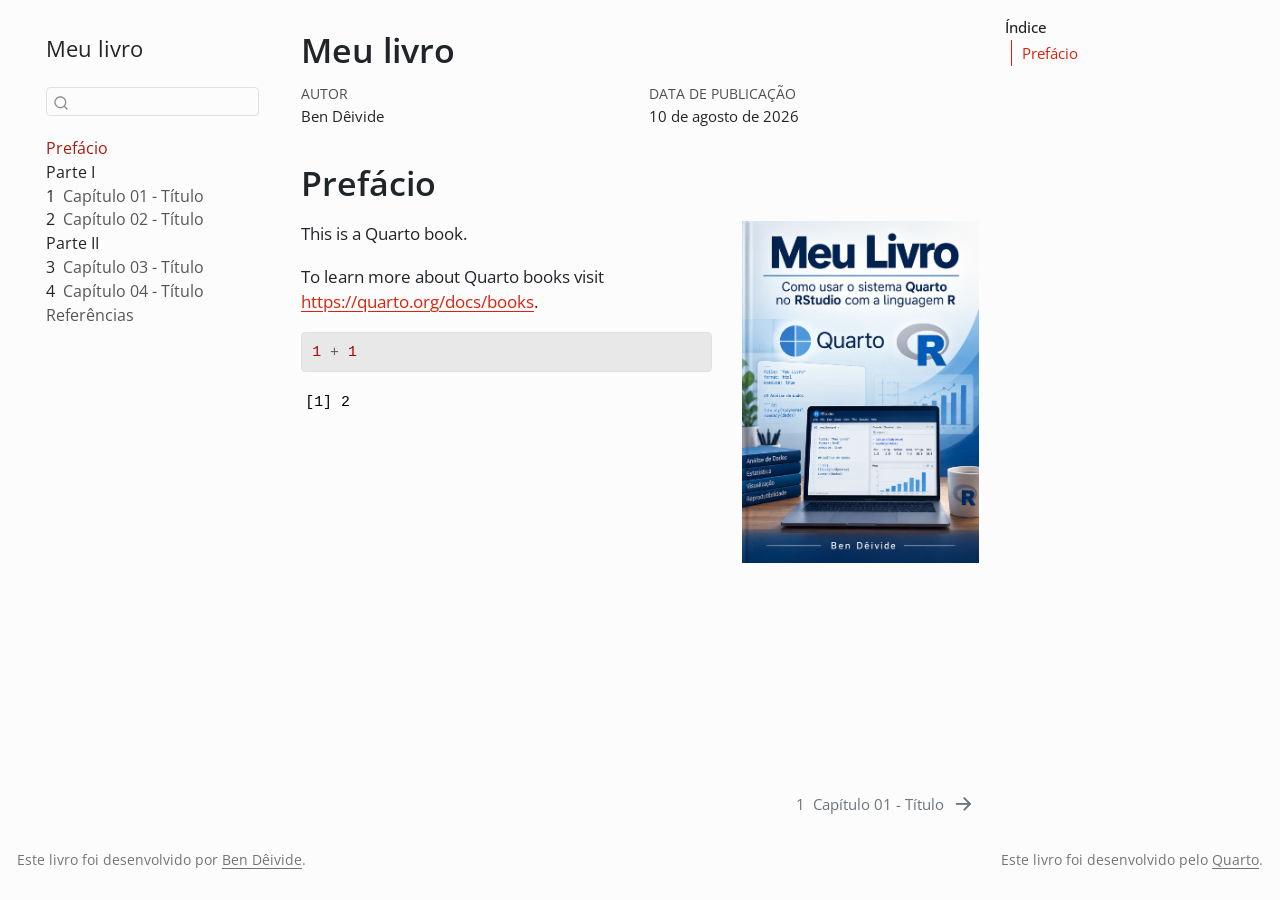
==== docs/index.html @ 51a09fcd "Initial commit" ====
<!DOCTYPE html>
<html xmlns="http://www.w3.org/1999/xhtml" lang="pt-BR" xml:lang="pt-BR"><head>

<meta charset="utf-8">
<meta name="generator" content="quarto-1.5.56">

<meta name="viewport" content="width=device-width, initial-scale=1.0, user-scalable=yes">

<meta name="author" content="Ben Dêivide">

<title>Meu livro</title>
<style>
code{white-space: pre-wrap;}
span.smallcaps{font-variant: small-caps;}
div.columns{display: flex; gap: min(4vw, 1.5em);}
div.column{flex: auto; overflow-x: auto;}
div.hanging-indent{margin-left: 1.5em; text-indent: -1.5em;}
ul.task-list{list-style: none;}
ul.task-list li input[type="checkbox"] {
  width: 0.8em;
  margin: 0 0.8em 0.2em -1em; /* quarto-specific, see https://github.com/quarto-dev/quarto-cli/issues/4556 */ 
  vertical-align: middle;
}
/* CSS for syntax highlighting */
pre > code.sourceCode { white-space: pre; position: relative; }
pre > code.sourceCode > span { line-height: 1.25; }
pre > code.sourceCode > span:empty { height: 1.2em; }
.sourceCode { overflow: visible; }
code.sourceCode > span { color: inherit; text-decoration: inherit; }
div.sourceCode { margin: 1em 0; }
pre.sourceCode { margin: 0; }
@media screen {
div.sourceCode { overflow: auto; }
}
@media print {
pre > code.sourceCode { white-space: pre-wrap; }
pre > code.sourceCode > span { display: inline-block; text-indent: -5em; padding-left: 5em; }
}
pre.numberSource code
  { counter-reset: source-line 0; }
pre.numberSource code > span
  { position: relative; left: -4em; counter-increment: source-line; }
pre.numberSource code > span > a:first-child::before
  { content: counter(source-line);
    position: relative; left: -1em; text-align: right; vertical-align: baseline;
    border: none; display: inline-block;
    -webkit-touch-callout: none; -webkit-user-select: none;
    -khtml-user-select: none; -moz-user-select: none;
    -ms-user-select: none; user-select: none;
    padding: 0 4px; width: 4em;
  }
pre.numberSource { margin-left: 3em;  padding-left: 4px; }
div.sourceCode
  {   }
@media screen {
pre > code.sourceCode > span > a:first-child::before { text-decoration: underline; }
}
</style>


<script src="site_libs/quarto-nav/quarto-nav.js"></script>
<script src="site_libs/quarto-nav/headroom.min.js"></script>
<script src="site_libs/clipboard/clipboard.min.js"></script>
<script src="site_libs/quarto-search/autocomplete.umd.js"></script>
<script src="site_libs/quarto-search/fuse.min.js"></script>
<script src="site_libs/quarto-search/quarto-search.js"></script>
<meta name="quarto:offset" content="./">
<link href="./cap01.html" rel="next">
<link href="./hardcover.png" rel="icon" type="image/png">
<script src="site_libs/quarto-html/quarto.js"></script>
<script src="site_libs/quarto-html/popper.min.js"></script>
<script src="site_libs/quarto-html/tippy.umd.min.js"></script>
<script src="site_libs/quarto-html/anchor.min.js"></script>
<link href="site_libs/quarto-html/tippy.css" rel="stylesheet">
<link href="site_libs/quarto-html/quarto-syntax-highlighting.css" rel="stylesheet" id="quarto-text-highlighting-styles">
<script src="site_libs/bootstrap/bootstrap.min.js"></script>
<link href="site_libs/bootstrap/bootstrap-icons.css" rel="stylesheet">
<link href="site_libs/bootstrap/bootstrap.min.css" rel="stylesheet" id="quarto-bootstrap" data-mode="light">
<script id="quarto-search-options" type="application/json">{
  "location": "sidebar",
  "copy-button": false,
  "collapse-after": 3,
  "panel-placement": "start",
  "type": "textbox",
  "limit": 50,
  "keyboard-shortcut": [
    "f",
    "/",
    "s"
  ],
  "show-item-context": false,
  "language": {
    "search-no-results-text": "Nenhum resultado",
    "search-matching-documents-text": "documentos correspondentes",
    "search-copy-link-title": "Copiar link para a busca",
    "search-hide-matches-text": "Esconder correspondências adicionais",
    "search-more-match-text": "mais correspondência neste documento",
    "search-more-matches-text": "mais correspondências neste documento",
    "search-clear-button-title": "Limpar",
    "search-text-placeholder": "",
    "search-detached-cancel-button-title": "Cancelar",
    "search-submit-button-title": "Enviar",
    "search-label": "Procurar"
  }
}</script>


</head>

<body class="nav-sidebar floating">

<div id="quarto-search-results"></div>
  <header id="quarto-header" class="headroom fixed-top">
  <nav class="quarto-secondary-nav">
    <div class="container-fluid d-flex">
      <button type="button" class="quarto-btn-toggle btn" data-bs-toggle="collapse" role="button" data-bs-target=".quarto-sidebar-collapse-item" aria-controls="quarto-sidebar" aria-expanded="false" aria-label="Alternar barra lateral" onclick="if (window.quartoToggleHeadroom) { window.quartoToggleHeadroom(); }">
        <i class="bi bi-layout-text-sidebar-reverse"></i>
      </button>
        <nav class="quarto-page-breadcrumbs" aria-label="breadcrumb"><ol class="breadcrumb"><li class="breadcrumb-item"><a href="./index.html">Prefácio</a></li></ol></nav>
        <a class="flex-grow-1" role="navigation" data-bs-toggle="collapse" data-bs-target=".quarto-sidebar-collapse-item" aria-controls="quarto-sidebar" aria-expanded="false" aria-label="Alternar barra lateral" onclick="if (window.quartoToggleHeadroom) { window.quartoToggleHeadroom(); }">      
        </a>
      <button type="button" class="btn quarto-search-button" aria-label="Procurar" onclick="window.quartoOpenSearch();">
        <i class="bi bi-search"></i>
      </button>
    </div>
  </nav>
</header>
<!-- content -->
<div id="quarto-content" class="quarto-container page-columns page-rows-contents page-layout-article">
<!-- sidebar -->
  <nav id="quarto-sidebar" class="sidebar collapse collapse-horizontal quarto-sidebar-collapse-item sidebar-navigation floating overflow-auto">
    <div class="pt-lg-2 mt-2 text-left sidebar-header">
    <div class="sidebar-title mb-0 py-0">
      <a href="./">Meu livro</a> 
    </div>
      </div>
        <div class="mt-2 flex-shrink-0 align-items-center">
        <div class="sidebar-search">
        <div id="quarto-search" class="" title="Procurar"></div>
        </div>
        </div>
    <div class="sidebar-menu-container"> 
    <ul class="list-unstyled mt-1">
        <li class="sidebar-item">
  <div class="sidebar-item-container"> 
  <a href="./index.html" class="sidebar-item-text sidebar-link active">
 <span class="menu-text">Prefácio</span></a>
  </div>
</li>
        <li class="sidebar-item sidebar-item-section">
      <span class="sidebar-item-text sidebar-link text-start">
 <span class="menu-text">Parte I</span></span>
  </li>
        <li class="sidebar-item">
  <div class="sidebar-item-container"> 
  <a href="./cap01.html" class="sidebar-item-text sidebar-link">
 <span class="menu-text"><span class="chapter-number">1</span>&nbsp; <span class="chapter-title">Capítulo 01 - Título</span></span></a>
  </div>
</li>
        <li class="sidebar-item">
  <div class="sidebar-item-container"> 
  <a href="./cap02.html" class="sidebar-item-text sidebar-link">
 <span class="menu-text"><span class="chapter-number">2</span>&nbsp; <span class="chapter-title">Capítulo 02 - Título</span></span></a>
  </div>
</li>
        <li class="sidebar-item sidebar-item-section">
      <span class="sidebar-item-text sidebar-link text-start">
 <span class="menu-text">Parte II</span></span>
  </li>
        <li class="sidebar-item">
  <div class="sidebar-item-container"> 
  <a href="./cap03.html" class="sidebar-item-text sidebar-link">
 <span class="menu-text"><span class="chapter-number">3</span>&nbsp; <span class="chapter-title">Capítulo 03 - Título</span></span></a>
  </div>
</li>
        <li class="sidebar-item">
  <div class="sidebar-item-container"> 
  <a href="./cap04.html" class="sidebar-item-text sidebar-link">
 <span class="menu-text"><span class="chapter-number">4</span>&nbsp; <span class="chapter-title">Capítulo 04 - Título</span></span></a>
  </div>
</li>
        <li class="sidebar-item">
  <div class="sidebar-item-container"> 
  <a href="./references.html" class="sidebar-item-text sidebar-link">
 <span class="menu-text">Referências</span></a>
  </div>
</li>
    </ul>
    </div>
</nav>
<div id="quarto-sidebar-glass" class="quarto-sidebar-collapse-item" data-bs-toggle="collapse" data-bs-target=".quarto-sidebar-collapse-item"></div>
<!-- margin-sidebar -->
    <div id="quarto-margin-sidebar" class="sidebar margin-sidebar">
        <nav id="TOC" role="doc-toc" class="toc-active">
    <h2 id="toc-title">Índice</h2>
   
  <ul>
  <li><a href="#prefácio" id="toc-prefácio" class="nav-link active" data-scroll-target="#prefácio">Prefácio</a></li>
  </ul>
</nav>
    </div>
<!-- main -->
<main class="content" id="quarto-document-content">

<header id="title-block-header" class="quarto-title-block default">
<div class="quarto-title">
<h1 class="title">Meu livro</h1>
</div>



<div class="quarto-title-meta">

    <div>
    <div class="quarto-title-meta-heading">Autor</div>
    <div class="quarto-title-meta-contents">
             <p>Ben Dêivide </p>
          </div>
  </div>
    
    <div>
    <div class="quarto-title-meta-heading">Data de Publicação</div>
    <div class="quarto-title-meta-contents">
      <p class="date">10 de agosto de 2026</p>
    </div>
  </div>
  
    
  </div>
  


</header>



<section id="prefácio" class="level1 unnumbered">
<h1 class="unnumbered">Prefácio</h1><p><img src="hardcover.png" title="Meu livro" class="quarto-cover-image img-fluid"></p>
<p>This is a Quarto book.</p>
<p>To learn more about Quarto books visit <a href="https://quarto.org/docs/books" class="uri">https://quarto.org/docs/books</a>.</p>
<div class="cell">
<div class="sourceCode cell-code" id="cb1"><pre class="sourceCode r code-with-copy"><code class="sourceCode r"><span id="cb1-1"><a href="#cb1-1" aria-hidden="true" tabindex="-1"></a><span class="dv">1</span> <span class="sc">+</span> <span class="dv">1</span></span></code><button title="Copiar para a área de transferência" class="code-copy-button"><i class="bi"></i></button></pre></div>
<div class="cell-output cell-output-stdout">
<pre><code>[1] 2</code></pre>
</div>
</div>


</section>

</main> <!-- /main -->
<script id="quarto-html-after-body" type="application/javascript">
window.document.addEventListener("DOMContentLoaded", function (event) {
  const toggleBodyColorMode = (bsSheetEl) => {
    const mode = bsSheetEl.getAttribute("data-mode");
    const bodyEl = window.document.querySelector("body");
    if (mode === "dark") {
      bodyEl.classList.add("quarto-dark");
      bodyEl.classList.remove("quarto-light");
    } else {
      bodyEl.classList.add("quarto-light");
      bodyEl.classList.remove("quarto-dark");
    }
  }
  const toggleBodyColorPrimary = () => {
    const bsSheetEl = window.document.querySelector("link#quarto-bootstrap");
    if (bsSheetEl) {
      toggleBodyColorMode(bsSheetEl);
    }
  }
  toggleBodyColorPrimary();  
  const icon = "";
  const anchorJS = new window.AnchorJS();
  anchorJS.options = {
    placement: 'right',
    icon: icon
  };
  anchorJS.add('.anchored');
  const isCodeAnnotation = (el) => {
    for (const clz of el.classList) {
      if (clz.startsWith('code-annotation-')) {                     
        return true;
      }
    }
    return false;
  }
  const onCopySuccess = function(e) {
    // button target
    const button = e.trigger;
    // don't keep focus
    button.blur();
    // flash "checked"
    button.classList.add('code-copy-button-checked');
    var currentTitle = button.getAttribute("title");
    button.setAttribute("title", "Copiada");
    let tooltip;
    if (window.bootstrap) {
      button.setAttribute("data-bs-toggle", "tooltip");
      button.setAttribute("data-bs-placement", "left");
      button.setAttribute("data-bs-title", "Copiada");
      tooltip = new bootstrap.Tooltip(button, 
        { trigger: "manual", 
          customClass: "code-copy-button-tooltip",
          offset: [0, -8]});
      tooltip.show();    
    }
    setTimeout(function() {
      if (tooltip) {
        tooltip.hide();
        button.removeAttribute("data-bs-title");
        button.removeAttribute("data-bs-toggle");
        button.removeAttribute("data-bs-placement");
      }
      button.setAttribute("title", currentTitle);
      button.classList.remove('code-copy-button-checked');
    }, 1000);
    // clear code selection
    e.clearSelection();
  }
  const getTextToCopy = function(trigger) {
      const codeEl = trigger.previousElementSibling.cloneNode(true);
      for (const childEl of codeEl.children) {
        if (isCodeAnnotation(childEl)) {
          childEl.remove();
        }
      }
      return codeEl.innerText;
  }
  const clipboard = new window.ClipboardJS('.code-copy-button:not([data-in-quarto-modal])', {
    text: getTextToCopy
  });
  clipboard.on('success', onCopySuccess);
  if (window.document.getElementById('quarto-embedded-source-code-modal')) {
    // For code content inside modals, clipBoardJS needs to be initialized with a container option
    // TODO: Check when it could be a function (https://github.com/zenorocha/clipboard.js/issues/860)
    const clipboardModal = new window.ClipboardJS('.code-copy-button[data-in-quarto-modal]', {
      text: getTextToCopy,
      container: window.document.getElementById('quarto-embedded-source-code-modal')
    });
    clipboardModal.on('success', onCopySuccess);
  }
    var localhostRegex = new RegExp(/^(?:http|https):\/\/localhost\:?[0-9]*\//);
    var mailtoRegex = new RegExp(/^mailto:/);
      var filterRegex = new RegExp('/' + window.location.host + '/');
    var isInternal = (href) => {
        return filterRegex.test(href) || localhostRegex.test(href) || mailtoRegex.test(href);
    }
    // Inspect non-navigation links and adorn them if external
 	var links = window.document.querySelectorAll('a[href]:not(.nav-link):not(.navbar-brand):not(.toc-action):not(.sidebar-link):not(.sidebar-item-toggle):not(.pagination-link):not(.no-external):not([aria-hidden]):not(.dropdown-item):not(.quarto-navigation-tool):not(.about-link)');
    for (var i=0; i<links.length; i++) {
      const link = links[i];
      if (!isInternal(link.href)) {
        // undo the damage that might have been done by quarto-nav.js in the case of
        // links that we want to consider external
        if (link.dataset.originalHref !== undefined) {
          link.href = link.dataset.originalHref;
        }
      }
    }
  function tippyHover(el, contentFn, onTriggerFn, onUntriggerFn) {
    const config = {
      allowHTML: true,
      maxWidth: 500,
      delay: 100,
      arrow: false,
      appendTo: function(el) {
          return el.parentElement;
      },
      interactive: true,
      interactiveBorder: 10,
      theme: 'quarto',
      placement: 'bottom-start',
    };
    if (contentFn) {
      config.content = contentFn;
    }
    if (onTriggerFn) {
      config.onTrigger = onTriggerFn;
    }
    if (onUntriggerFn) {
      config.onUntrigger = onUntriggerFn;
    }
    window.tippy(el, config); 
  }
  const noterefs = window.document.querySelectorAll('a[role="doc-noteref"]');
  for (var i=0; i<noterefs.length; i++) {
    const ref = noterefs[i];
    tippyHover(ref, function() {
      // use id or data attribute instead here
      let href = ref.getAttribute('data-footnote-href') || ref.getAttribute('href');
      try { href = new URL(href).hash; } catch {}
      const id = href.replace(/^#\/?/, "");
      const note = window.document.getElementById(id);
      if (note) {
        return note.innerHTML;
      } else {
        return "";
      }
    });
  }
  const xrefs = window.document.querySelectorAll('a.quarto-xref');
  const processXRef = (id, note) => {
    // Strip column container classes
    const stripColumnClz = (el) => {
      el.classList.remove("page-full", "page-columns");
      if (el.children) {
        for (const child of el.children) {
          stripColumnClz(child);
        }
      }
    }
    stripColumnClz(note)
    if (id === null || id.startsWith('sec-')) {
      // Special case sections, only their first couple elements
      const container = document.createElement("div");
      if (note.children && note.children.length > 2) {
        container.appendChild(note.children[0].cloneNode(true));
        for (let i = 1; i < note.children.length; i++) {
          const child = note.children[i];
          if (child.tagName === "P" && child.innerText === "") {
            continue;
          } else {
            container.appendChild(child.cloneNode(true));
            break;
          }
        }
        if (window.Quarto?.typesetMath) {
          window.Quarto.typesetMath(container);
        }
        return container.innerHTML
      } else {
        if (window.Quarto?.typesetMath) {
          window.Quarto.typesetMath(note);
        }
        return note.innerHTML;
      }
    } else {
      // Remove any anchor links if they are present
      const anchorLink = note.querySelector('a.anchorjs-link');
      if (anchorLink) {
        anchorLink.remove();
      }
      if (window.Quarto?.typesetMath) {
        window.Quarto.typesetMath(note);
      }
      // TODO in 1.5, we should make sure this works without a callout special case
      if (note.classList.contains("callout")) {
        return note.outerHTML;
      } else {
        return note.innerHTML;
      }
    }
  }
  for (var i=0; i<xrefs.length; i++) {
    const xref = xrefs[i];
    tippyHover(xref, undefined, function(instance) {
      instance.disable();
      let url = xref.getAttribute('href');
      let hash = undefined; 
      if (url.startsWith('#')) {
        hash = url;
      } else {
        try { hash = new URL(url).hash; } catch {}
      }
      if (hash) {
        const id = hash.replace(/^#\/?/, "");
        const note = window.document.getElementById(id);
        if (note !== null) {
          try {
            const html = processXRef(id, note.cloneNode(true));
            instance.setContent(html);
          } finally {
            instance.enable();
            instance.show();
          }
        } else {
          // See if we can fetch this
          fetch(url.split('#')[0])
          .then(res => res.text())
          .then(html => {
            const parser = new DOMParser();
            const htmlDoc = parser.parseFromString(html, "text/html");
            const note = htmlDoc.getElementById(id);
            if (note !== null) {
              const html = processXRef(id, note);
              instance.setContent(html);
            } 
          }).finally(() => {
            instance.enable();
            instance.show();
          });
        }
      } else {
        // See if we can fetch a full url (with no hash to target)
        // This is a special case and we should probably do some content thinning / targeting
        fetch(url)
        .then(res => res.text())
        .then(html => {
          const parser = new DOMParser();
          const htmlDoc = parser.parseFromString(html, "text/html");
          const note = htmlDoc.querySelector('main.content');
          if (note !== null) {
            // This should only happen for chapter cross references
            // (since there is no id in the URL)
            // remove the first header
            if (note.children.length > 0 && note.children[0].tagName === "HEADER") {
              note.children[0].remove();
            }
            const html = processXRef(null, note);
            instance.setContent(html);
          } 
        }).finally(() => {
          instance.enable();
          instance.show();
        });
      }
    }, function(instance) {
    });
  }
      let selectedAnnoteEl;
      const selectorForAnnotation = ( cell, annotation) => {
        let cellAttr = 'data-code-cell="' + cell + '"';
        let lineAttr = 'data-code-annotation="' +  annotation + '"';
        const selector = 'span[' + cellAttr + '][' + lineAttr + ']';
        return selector;
      }
      const selectCodeLines = (annoteEl) => {
        const doc = window.document;
        const targetCell = annoteEl.getAttribute("data-target-cell");
        const targetAnnotation = annoteEl.getAttribute("data-target-annotation");
        const annoteSpan = window.document.querySelector(selectorForAnnotation(targetCell, targetAnnotation));
        const lines = annoteSpan.getAttribute("data-code-lines").split(",");
        const lineIds = lines.map((line) => {
          return targetCell + "-" + line;
        })
        let top = null;
        let height = null;
        let parent = null;
        if (lineIds.length > 0) {
            //compute the position of the single el (top and bottom and make a div)
            const el = window.document.getElementById(lineIds[0]);
            top = el.offsetTop;
            height = el.offsetHeight;
            parent = el.parentElement.parentElement;
          if (lineIds.length > 1) {
            const lastEl = window.document.getElementById(lineIds[lineIds.length - 1]);
            const bottom = lastEl.offsetTop + lastEl.offsetHeight;
            height = bottom - top;
          }
          if (top !== null && height !== null && parent !== null) {
            // cook up a div (if necessary) and position it 
            let div = window.document.getElementById("code-annotation-line-highlight");
            if (div === null) {
              div = window.document.createElement("div");
              div.setAttribute("id", "code-annotation-line-highlight");
              div.style.position = 'absolute';
              parent.appendChild(div);
            }
            div.style.top = top - 2 + "px";
            div.style.height = height + 4 + "px";
            div.style.left = 0;
            let gutterDiv = window.document.getElementById("code-annotation-line-highlight-gutter");
            if (gutterDiv === null) {
              gutterDiv = window.document.createElement("div");
              gutterDiv.setAttribute("id", "code-annotation-line-highlight-gutter");
              gutterDiv.style.position = 'absolute';
              const codeCell = window.document.getElementById(targetCell);
              const gutter = codeCell.querySelector('.code-annotation-gutter');
              gutter.appendChild(gutterDiv);
            }
            gutterDiv.style.top = top - 2 + "px";
            gutterDiv.style.height = height + 4 + "px";
          }
          selectedAnnoteEl = annoteEl;
        }
      };
      const unselectCodeLines = () => {
        const elementsIds = ["code-annotation-line-highlight", "code-annotation-line-highlight-gutter"];
        elementsIds.forEach((elId) => {
          const div = window.document.getElementById(elId);
          if (div) {
            div.remove();
          }
        });
        selectedAnnoteEl = undefined;
      };
        // Handle positioning of the toggle
    window.addEventListener(
      "resize",
      throttle(() => {
        elRect = undefined;
        if (selectedAnnoteEl) {
          selectCodeLines(selectedAnnoteEl);
        }
      }, 10)
    );
    function throttle(fn, ms) {
    let throttle = false;
    let timer;
      return (...args) => {
        if(!throttle) { // first call gets through
            fn.apply(this, args);
            throttle = true;
        } else { // all the others get throttled
            if(timer) clearTimeout(timer); // cancel #2
            timer = setTimeout(() => {
              fn.apply(this, args);
              timer = throttle = false;
            }, ms);
        }
      };
    }
      // Attach click handler to the DT
      const annoteDls = window.document.querySelectorAll('dt[data-target-cell]');
      for (const annoteDlNode of annoteDls) {
        annoteDlNode.addEventListener('click', (event) => {
          const clickedEl = event.target;
          if (clickedEl !== selectedAnnoteEl) {
            unselectCodeLines();
            const activeEl = window.document.querySelector('dt[data-target-cell].code-annotation-active');
            if (activeEl) {
              activeEl.classList.remove('code-annotation-active');
            }
            selectCodeLines(clickedEl);
            clickedEl.classList.add('code-annotation-active');
          } else {
            // Unselect the line
            unselectCodeLines();
            clickedEl.classList.remove('code-annotation-active');
          }
        });
      }
  const findCites = (el) => {
    const parentEl = el.parentElement;
    if (parentEl) {
      const cites = parentEl.dataset.cites;
      if (cites) {
        return {
          el,
          cites: cites.split(' ')
        };
      } else {
        return findCites(el.parentElement)
      }
    } else {
      return undefined;
    }
  };
  var bibliorefs = window.document.querySelectorAll('a[role="doc-biblioref"]');
  for (var i=0; i<bibliorefs.length; i++) {
    const ref = bibliorefs[i];
    const citeInfo = findCites(ref);
    if (citeInfo) {
      tippyHover(citeInfo.el, function() {
        var popup = window.document.createElement('div');
        citeInfo.cites.forEach(function(cite) {
          var citeDiv = window.document.createElement('div');
          citeDiv.classList.add('hanging-indent');
          citeDiv.classList.add('csl-entry');
          var biblioDiv = window.document.getElementById('ref-' + cite);
          if (biblioDiv) {
            citeDiv.innerHTML = biblioDiv.innerHTML;
          }
          popup.appendChild(citeDiv);
        });
        return popup.innerHTML;
      });
    }
  }
});
</script>
<nav class="page-navigation">
  <div class="nav-page nav-page-previous">
  </div>
  <div class="nav-page nav-page-next">
      <a href="./cap01.html" class="pagination-link" aria-label="Capítulo 01 - Título">
        <span class="nav-page-text"><span class="chapter-number">1</span>&nbsp; <span class="chapter-title">Capítulo 01 - Título</span></span> <i class="bi bi-arrow-right-short"></i>
      </a>
  </div>
</nav>
</div> <!-- /content -->
<footer class="footer">
  <div class="nav-footer">
    <div class="nav-footer-left">
<p>Este livro foi desenvolvido por <a href="https://bendeivide.github.io/">Ben Dêivide</a>.</p>
</div>   
    <div class="nav-footer-center">
      &nbsp;
    </div>
    <div class="nav-footer-right">
<p>Este livro foi desenvolvido pelo <a href="https://quarto.org/">Quarto</a>.</p>
</div>
  </div>
</footer>




</body></html>
---- docs/site_libs/quarto-html/tippy.css ----
.tippy-box[data-animation=fade][data-state=hidden]{opacity:0}[data-tippy-root]{max-width:calc(100vw - 10px)}.tippy-box{position:relative;background-color:#333;color:#fff;border-radius:4px;font-size:14px;line-height:1.4;white-space:normal;outline:0;transition-property:transform,visibility,opacity}.tippy-box[data-placement^=top]>.tippy-arrow{bottom:0}.tippy-box[data-placement^=top]>.tippy-arrow:before{bottom:-7px;left:0;border-width:8px 8px 0;border-top-color:initial;transform-origin:center top}.tippy-box[data-placement^=bottom]>.tippy-arrow{top:0}.tippy-box[data-placement^=bottom]>.tippy-arrow:before{top:-7px;left:0;border-width:0 8px 8px;border-bottom-color:initial;transform-origin:center bottom}.tippy-box[data-placement^=left]>.tippy-arrow{right:0}.tippy-box[data-placement^=left]>.tippy-arrow:before{border-width:8px 0 8px 8px;border-left-color:initial;right:-7px;transform-origin:center left}.tippy-box[data-placement^=right]>.tippy-arrow{left:0}.tippy-box[data-placement^=right]>.tippy-arrow:before{left:-7px;border-width:8px 8px 8px 0;border-right-color:initial;transform-origin:center right}.tippy-box[data-inertia][data-state=visible]{transition-timing-function:cubic-bezier(.54,1.5,.38,1.11)}.tippy-arrow{width:16px;height:16px;color:#333}.tippy-arrow:before{content:"";position:absolute;border-color:transparent;border-style:solid}.tippy-content{position:relative;padding:5px 9px;z-index:1}
---- docs/site_libs/quarto-html/quarto-syntax-highlighting.css ----
/* quarto syntax highlight colors */
:root {
  --quarto-hl-ot-color: #003B4F;
  --quarto-hl-at-color: #657422;
  --quarto-hl-ss-color: #20794D;
  --quarto-hl-an-color: #5E5E5E;
  --quarto-hl-fu-color: #4758AB;
  --quarto-hl-st-color: #20794D;
  --quarto-hl-cf-color: #003B4F;
  --quarto-hl-op-color: #5E5E5E;
  --quarto-hl-er-color: #AD0000;
  --quarto-hl-bn-color: #AD0000;
  --quarto-hl-al-color: #AD0000;
  --quarto-hl-va-color: #111111;
  --quarto-hl-bu-color: inherit;
  --quarto-hl-ex-color: inherit;
  --quarto-hl-pp-color: #AD0000;
  --quarto-hl-in-color: #5E5E5E;
  --quarto-hl-vs-color: #20794D;
  --quarto-hl-wa-color: #5E5E5E;
  --quarto-hl-do-color: #5E5E5E;
  --quarto-hl-im-color: #00769E;
  --quarto-hl-ch-color: #20794D;
  --quarto-hl-dt-color: #AD0000;
  --quarto-hl-fl-color: #AD0000;
  --quarto-hl-co-color: #5E5E5E;
  --quarto-hl-cv-color: #5E5E5E;
  --quarto-hl-cn-color: #8f5902;
  --quarto-hl-sc-color: #5E5E5E;
  --quarto-hl-dv-color: #AD0000;
  --quarto-hl-kw-color: #003B4F;
}

/* other quarto variables */
:root {
  --quarto-font-monospace: SFMono-Regular, Menlo, Monaco, Consolas, "Liberation Mono", "Courier New", monospace;
}

pre > code.sourceCode > span {
  color: #003B4F;
}

code span {
  color: #003B4F;
}

code.sourceCode > span {
  color: #003B4F;
}

div.sourceCode,
div.sourceCode pre.sourceCode {
  color: #003B4F;
}

code span.ot {
  color: #003B4F;
  font-style: inherit;
}

code span.at {
  color: #657422;
  font-style: inherit;
}

code span.ss {
  color: #20794D;
  font-style: inherit;
}

code span.an {
  color: #5E5E5E;
  font-style: inherit;
}

code span.fu {
  color: #4758AB;
  font-style: inherit;
}

code span.st {
  color: #20794D;
  font-style: inherit;
}

code span.cf {
  color: #003B4F;
  font-weight: bold;
  font-style: inherit;
}

code span.op {
  color: #5E5E5E;
  font-style: inherit;
}

code span.er {
  color: #AD0000;
  font-style: inherit;
}

code span.bn {
  color: #AD0000;
  font-style: inherit;
}

code span.al {
  color: #AD0000;
  font-style: inherit;
}

code span.va {
  color: #111111;
  font-style: inherit;
}

code span.bu {
  font-style: inherit;
}

code span.ex {
  font-style: inherit;
}

code span.pp {
  color: #AD0000;
  font-style: inherit;
}

code span.in {
  color: #5E5E5E;
  font-style: inherit;
}

code span.vs {
  color: #20794D;
  font-style: inherit;
}

code span.wa {
  color: #5E5E5E;
  font-style: italic;
}

code span.do {
  color: #5E5E5E;
  font-style: italic;
}

code span.im {
  color: #00769E;
  font-style: inherit;
}

code span.ch {
  color: #20794D;
  font-style: inherit;
}

code span.dt {
  color: #AD0000;
  font-style: inherit;
}

code span.fl {
  color: #AD0000;
  font-style: inherit;
}

code span.co {
  color: #5E5E5E;
  font-style: inherit;
}

code span.cv {
  color: #5E5E5E;
  font-style: italic;
}

code span.cn {
  color: #8f5902;
  font-style: inherit;
}

code span.sc {
  color: #5E5E5E;
  font-style: inherit;
}

code span.dv {
  color: #AD0000;
  font-style: inherit;
}

code span.kw {
  color: #003B4F;
  font-weight: bold;
  font-style: inherit;
}

.prevent-inlining {
  content: "</";
}

/*# sourceMappingURL=debc5d5d77c3f9108843748ff7464032.css.map */
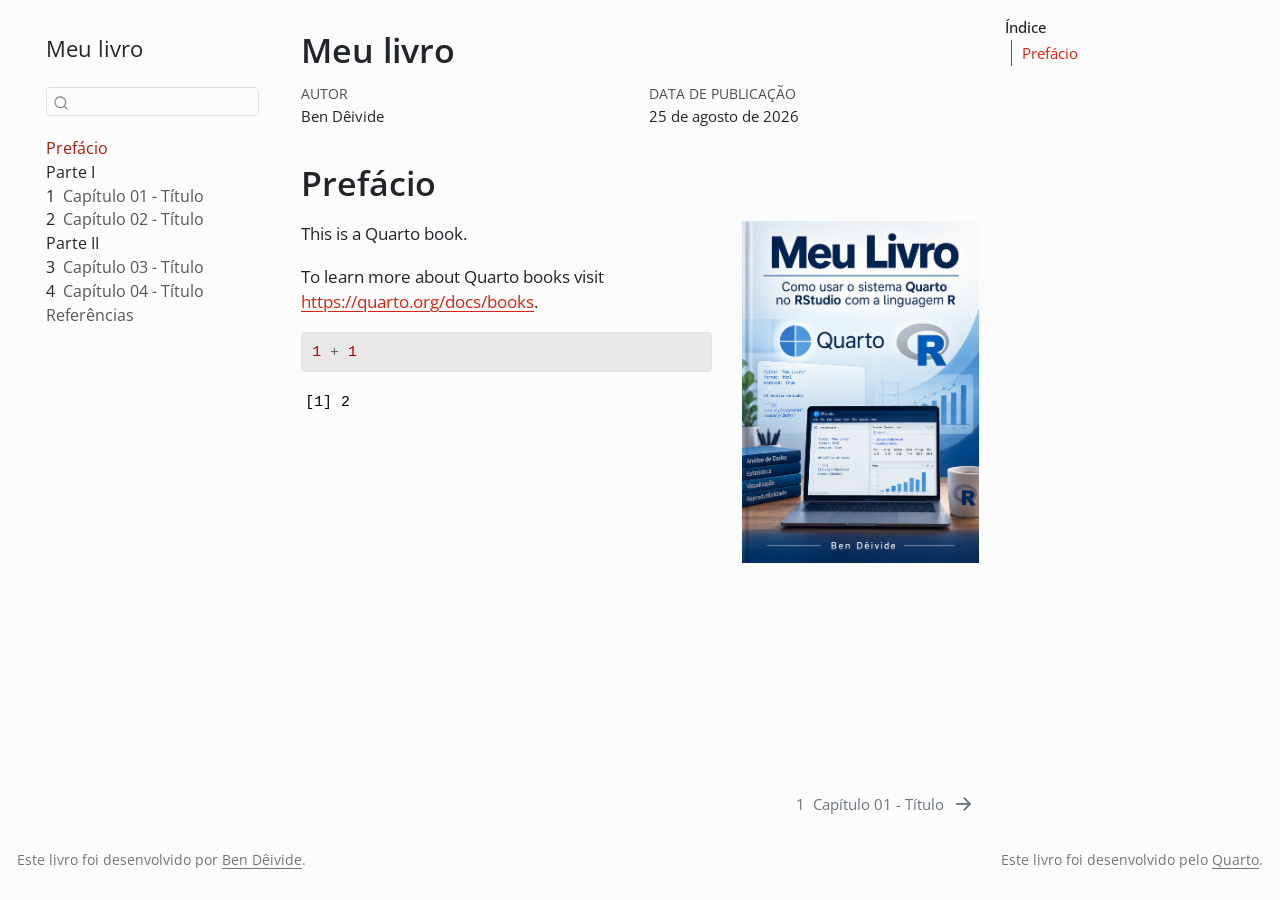
==== commit 93f12bab: "Atualizacao do cap 01" ====
--- a/docs/index.html
+++ b/docs/index.html
@@ -221,7 +221,7 @@
     <div>
     <div class="quarto-title-meta-heading">Data de Publicação</div>
     <div class="quarto-title-meta-contents">
-      <p class="date">10 de agosto de 2026</p>
+      <p class="date">25 de agosto de 2026</p>
     </div>
   </div>
   
